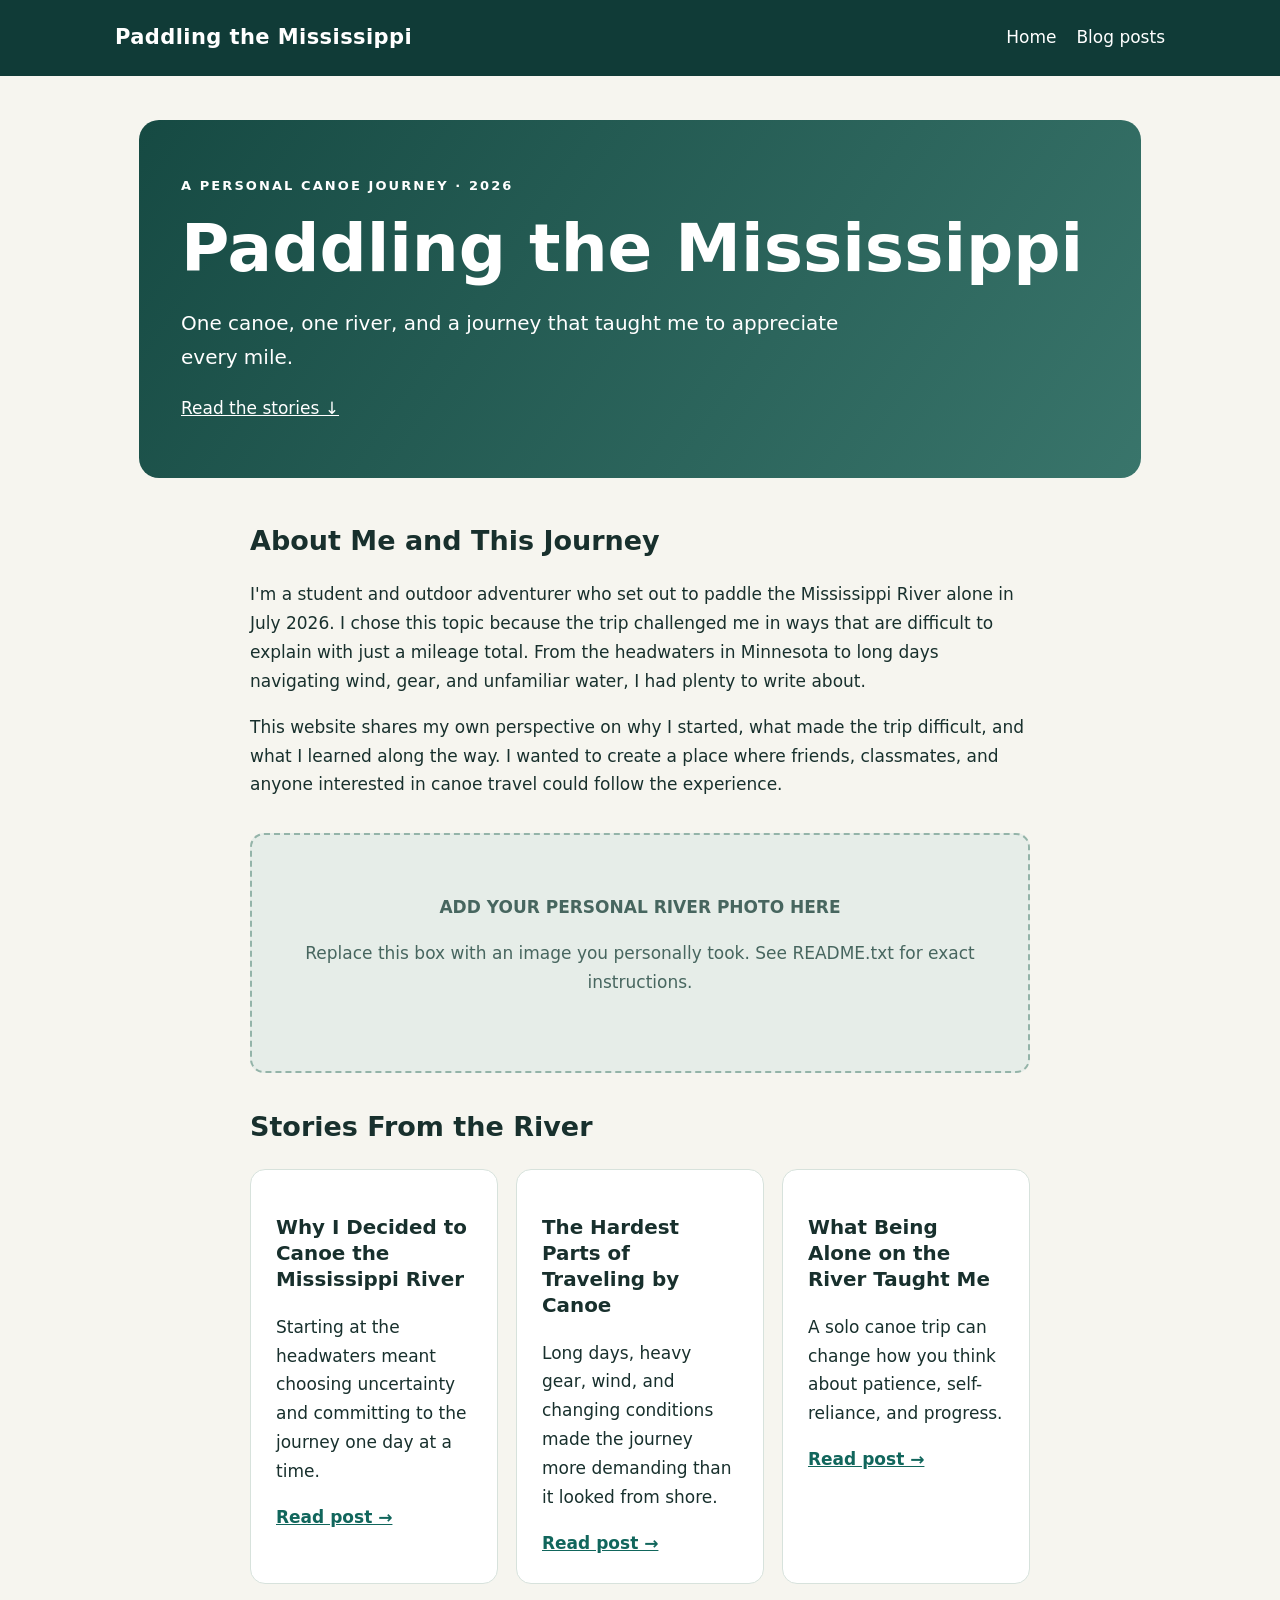
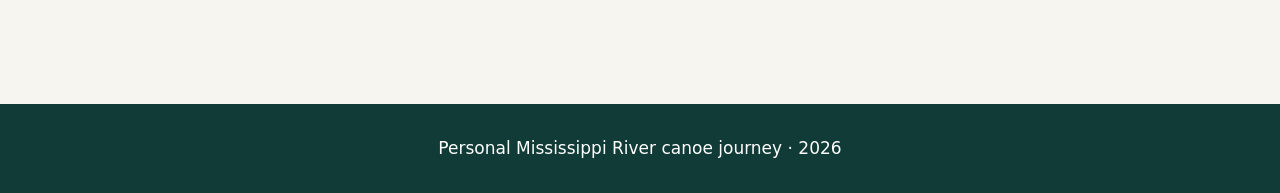
==== index.html @ 142f81d0 "Add files via upload" ====
<!doctype html><html lang="en"><head><meta charset="utf-8"><meta name="viewport" content="width=device-width,initial-scale=1"><title>Solo Canoe Journey on the Mississippi River | Paddling the Mississippi</title><meta name="description" content="A personal account of a solo 2026 Mississippi River canoe journey, including the challenges, lessons, and stories from the water."><meta name="keywords" content="Mississippi River, solo canoe trip, river adventure, paddling, Minnesota, travel blog"><meta name="robots" content="index,follow"><link rel="stylesheet" href="style.css"><!-- GA4: Confirm this Measurement ID matches your Google Analytics web data stream. --><script async src="https://www.googletagmanager.com/gtag/js?id=G-PNXVWVDRB0"></script><script>window.dataLayer=window.dataLayer||[];function gtag(){dataLayer.push(arguments)}gtag('js',new Date());gtag('config','G-PNXVWVDRB0');</script></head><body><header><a href="index.html"><strong>Paddling the Mississippi</strong></a><nav><a href="index.html">Home</a><a href="index.html#posts">Blog posts</a></nav></header><main><section class="hero"><div class="eyebrow">A personal canoe journey · 2026</div><h1>Paddling the Mississippi</h1><p>One canoe, one river, and a journey that taught me to appreciate every mile.</p><a href="#posts">Read the stories ↓</a></section><section class="content"><h2>About Me and This Journey</h2><p>I'm a student and outdoor adventurer who set out to paddle the Mississippi River alone in July 2026. I chose this topic because the trip challenged me in ways that are difficult to explain with just a mileage total. From the headwaters in Minnesota to long days navigating wind, gear, and unfamiliar water, I had plenty to write about.</p><p>This website shares my own perspective on why I started, what made the trip difficult, and what I learned along the way. I wanted to create a place where friends, classmates, and anyone interested in canoe travel could follow the experience.</p><div class="photo"><div><strong>ADD YOUR PERSONAL RIVER PHOTO HERE</strong><p>Replace this box with an image you personally took. See README.txt for exact instructions.</p></div></div><h2 id="posts">Stories From the River</h2><div class="cards"><article class="card"><h3>Why I Decided to Canoe the Mississippi River</h3><p>Starting at the headwaters meant choosing uncertainty and committing to the journey one day at a time.</p><a href="why-i-started.html">Read post →</a></article><article class="card"><h3>The Hardest Parts of Traveling by Canoe</h3><p>Long days, heavy gear, wind, and changing conditions made the journey more demanding than it looked from shore.</p><a href="hardest-parts.html">Read post →</a></article><article class="card"><h3>What Being Alone on the River Taught Me</h3><p>A solo canoe trip can change how you think about patience, self-reliance, and progress.</p><a href="lessons-from-the-river.html">Read post →</a></article></div></section></main><footer>Personal Mississippi River canoe journey · 2026</footer></body></html>
---- style.css ----
*{box-sizing:border-box}body{margin:0;background:#f6f5ef;color:#18302d;font:17px/1.7 system-ui,-apple-system,Segoe UI,sans-serif}a{color:#11665c}header{background:#103b37;color:#fff;padding:20px max(24px,calc((100vw - 1050px)/2));display:flex;align-items:center;justify-content:space-between;gap:24px;flex-wrap:wrap}header a{color:#fff;text-decoration:none}header strong{font-size:21px;letter-spacing:.02em}nav{display:flex;gap:20px;flex-wrap:wrap}main{max-width:1050px;margin:auto;padding:44px 24px 75px}.hero{padding:55px 42px;background:linear-gradient(125deg,#164a43,#39756b);color:#fff;border-radius:20px}.eyebrow{text-transform:uppercase;letter-spacing:.16em;font-size:13px;font-weight:700}.hero h1{font-size:clamp(34px,6vw,66px);line-height:1.12;margin:15px 0}.hero p{max-width:680px;font-size:20px}.hero a{color:#fff}.content{max-width:780px;margin:45px auto}.content h1{font-size:clamp(30px,5vw,50px);line-height:1.2}.content h2{margin-top:36px;font-size:27px;line-height:1.3}.cards{display:grid;grid-template-columns:repeat(auto-fit,minmax(230px,1fr));gap:18px;margin-top:25px}.card{padding:25px;border:1px solid #d7e2dc;background:#fff;border-radius:15px}.card h3{line-height:1.3}.card a{font-weight:700}.photo{margin:34px 0;background:#e6ede8;border:2px dashed #94b4a9;border-radius:14px;min-height:240px;display:flex;align-items:center;justify-content:center;text-align:center;padding:24px;color:#47665f}.photo img{max-width:100%;height:auto;border-radius:12px}footer{background:#103b37;color:#fff;text-align:center;padding:30px}footer a{color:#fff}.note{border-left:4px solid #3e8e80;padding:14px 18px;background:#e9f2ed}@media(max-width:650px){.hero{padding:36px 25px}header{padding:20px 24px}}
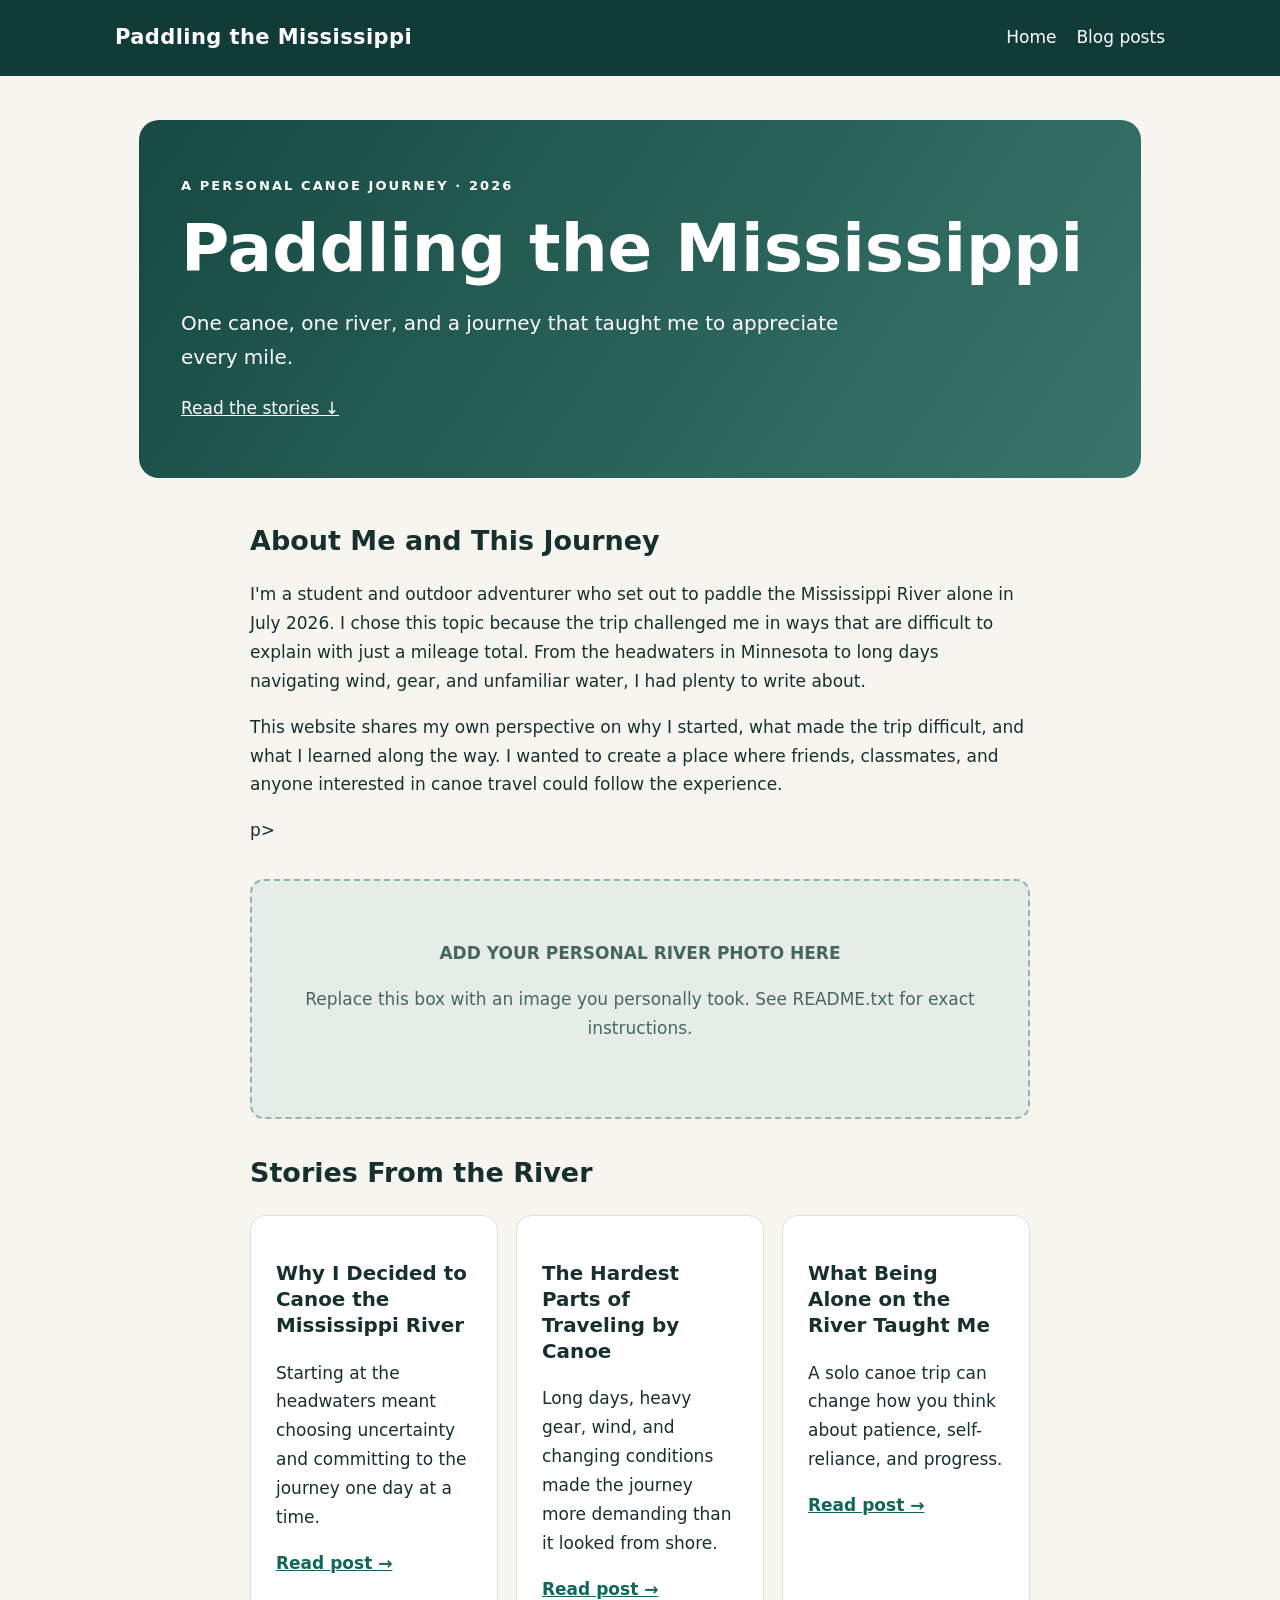
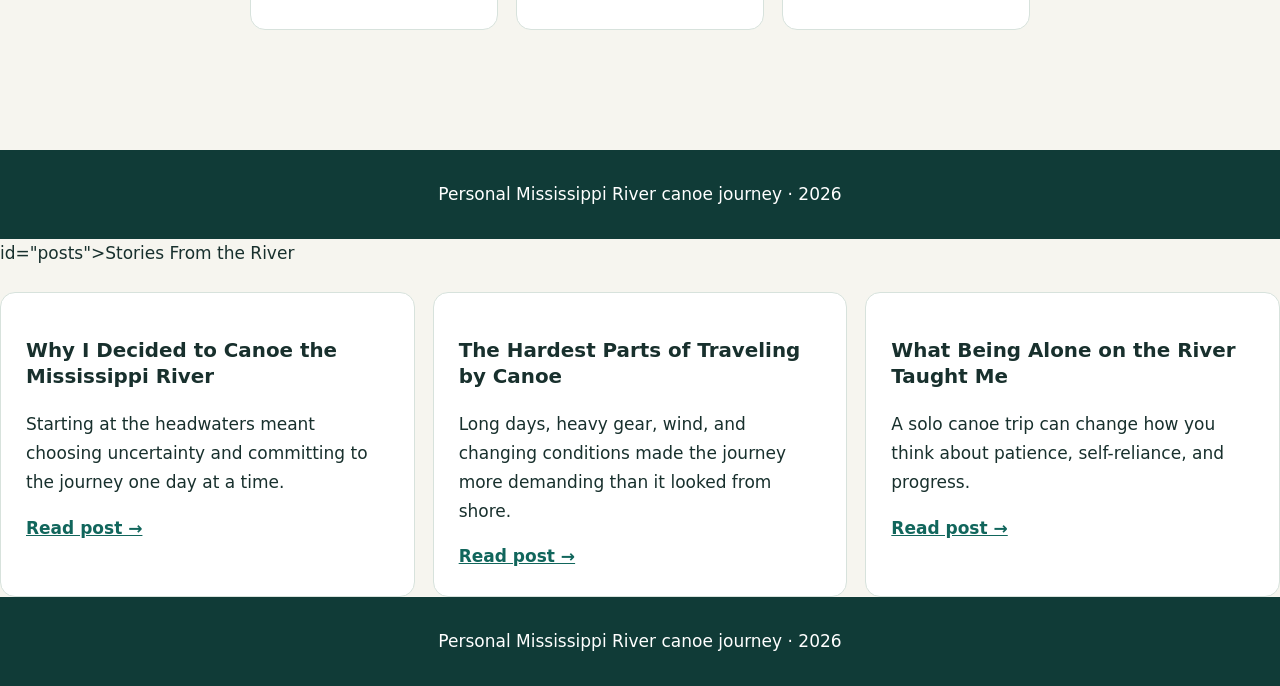
==== commit 2d9a931b: "Fix HTML structure and remove duplicate content" ====
--- a/index.html
+++ b/index.html
@@ -1 +1 @@
-<!doctype html><html lang="en"><head><meta charset="utf-8"><meta name="viewport" content="width=device-width,initial-scale=1"><title>Solo Canoe Journey on the Mississippi River | Paddling the Mississippi</title><meta name="description" content="A personal account of a solo 2026 Mississippi River canoe journey, including the challenges, lessons, and stories from the water."><meta name="keywords" content="Mississippi River, solo canoe trip, river adventure, paddling, Minnesota, travel blog"><meta name="robots" content="index,follow"><link rel="stylesheet" href="style.css"><!-- GA4: Confirm this Measurement ID matches your Google Analytics web data stream. --><script async src="https://www.googletagmanager.com/gtag/js?id=G-PNXVWVDRB0"></script><script>window.dataLayer=window.dataLayer||[];function gtag(){dataLayer.push(arguments)}gtag('js',new Date());gtag('config','G-PNXVWVDRB0');</script></head><body><header><a href="index.html"><strong>Paddling the Mississippi</strong></a><nav><a href="index.html">Home</a><a href="index.html#posts">Blog posts</a></nav></header><main><section class="hero"><div class="eyebrow">A personal canoe journey · 2026</div><h1>Paddling the Mississippi</h1><p>One canoe, one river, and a journey that taught me to appreciate every mile.</p><a href="#posts">Read the stories ↓</a></section><section class="content"><h2>About Me and This Journey</h2><p>I'm a student and outdoor adventurer who set out to paddle the Mississippi River alone in July 2026. I chose this topic because the trip challenged me in ways that are difficult to explain with just a mileage total. From the headwaters in Minnesota to long days navigating wind, gear, and unfamiliar water, I had plenty to write about.</p><p>This website shares my own perspective on why I started, what made the trip difficult, and what I learned along the way. I wanted to create a place where friends, classmates, and anyone interested in canoe travel could follow the experience.</p><div class="photo"><div><strong>ADD YOUR PERSONAL RIVER PHOTO HERE</strong><p>Replace this box with an image you personally took. See README.txt for exact instructions.</p></div></div><h2 id="posts">Stories From the River</h2><div class="cards"><article class="card"><h3>Why I Decided to Canoe the Mississippi River</h3><p>Starting at the headwaters meant choosing uncertainty and committing to the journey one day at a time.</p><a href="why-i-started.html">Read post →</a></article><article class="card"><h3>The Hardest Parts of Traveling by Canoe</h3><p>Long days, heavy gear, wind, and changing conditions made the journey more demanding than it looked from shore.</p><a href="hardest-parts.html">Read post →</a></article><article class="card"><h3>What Being Alone on the River Taught Me</h3><p>A solo canoe trip can change how you think about patience, self-reliance, and progress.</p><a href="lessons-from-the-river.html">Read post →</a></article></div></section></main><footer>Personal Mississippi River canoe journey · 2026</footer></body></html>+<!doctype html><html lang="en"><head><meta charset="utf-8"><meta name="viewport" content="width=device-width,initial-scale=1"><title>Solo Canoe Journey on the Mississippi River | Paddling the Mississippi</title><meta name="description" content="A personal account of a solo 2026 Mississippi River canoe journey, including the challenges, lessons, and stories from the water."><meta name="keywords" content="Mississippi River, solo canoe trip, river adventure, paddling, Minnesota, travel blog"><meta name="robots" content="index,follow"><link rel="stylesheet" href="style.css"><!-- GA4: Confirm this Measurement ID matches your Google Analytics web data stream. --><script async src="https://www.googletagmanager.com/gtag/js?id=G-PNXVWVDRB0"></script><script>window.dataLayer=window.dataLayer||[];function gtag(){dataLayer.push(arguments)}gtag('js',new Date());gtag('config','G-PNXVWVDRB0');</script></head><body><header><a href="index.html"><strong>Paddling the Mississippi</strong></a><nav><a href="index.html">Home</a><a href="index.html#posts">Blog posts</a></nav></header><main><section class="hero"><div class="eyebrow">A personal canoe journey · 2026</div><h1>Paddling the Mississippi</h1><p>One canoe, one river, and a journey that taught me to appreciate every mile.</p><a href="#posts">Read the stories ↓</a></section><section class="content"><h2>About Me and This Journey</h2><p>I'm a student and outdoor adventurer who set out to paddle the Mississippi River alone in July 2026. I chose this topic because the trip challenged me in ways that are difficult to explain with just a mileage total. From the headwaters in Minnesota to long days navigating wind, gear, and unfamiliar water, I had plenty to write about.</p><p>This website shares my own perspective on why I started, what made the trip difficult, and what I learned along the way. I wanted to create a place where friends, classmates, and anyone interested in canoe travel could follow the experience.</p>p><div class="photo"><div><strong>ADD YOUR PERSONAL RIVER PHOTO HERE</strong><p>Replace this box with an image you personally took. See README.txt for exact instructions.</p></div></div><h2 id="posts">Stories From the River</h2><div class="cards"><article class="card"><h3>Why I Decided to Canoe the Mississippi River</h3><p>Starting at the headwaters meant choosing uncertainty and committing to the journey one day at a time.</p><a href="why-i-started.html">Read post →</a></article><article class="card"><h3>The Hardest Parts of Traveling by Canoe</h3><p>Long days, heavy gear, wind, and changing conditions made the journey more demanding than it looked from shore.</p><a href="hardest-parts.html">Read post →</a></article><article class="card"><h3>What Being Alone on the River Taught Me</h3><p>A solo canoe trip can change how you think about patience, self-reliance, and progress.</p><a href="lessons-from-the-river.html">Read post →</a></article></div></section></main><footer>Personal Mississippi River canoe journey · 2026</footer></body></html> id="posts">Stories From the River</h2><div class="cards"><article class="card"><h3>Why I Decided to Canoe the Mississippi River</h3><p>Starting at the headwaters meant choosing uncertainty and committing to the journey one day at a time.</p><a href="why-i-started.html">Read post →</a></article><article class="card"><h3>The Hardest Parts of Traveling by Canoe</h3><p>Long days, heavy gear, wind, and changing conditions made the journey more demanding than it looked from shore.</p><a href="hardest-parts.html">Read post →</a></article><article class="card"><h3>What Being Alone on the River Taught Me</h3><p>A solo canoe trip can change how you think about patience, self-reliance, and progress.</p><a href="lessons-from-the-river.html">Read post →</a></article></div></section></main><footer>Personal Mississippi River canoe journey · 2026</footer></body></html>
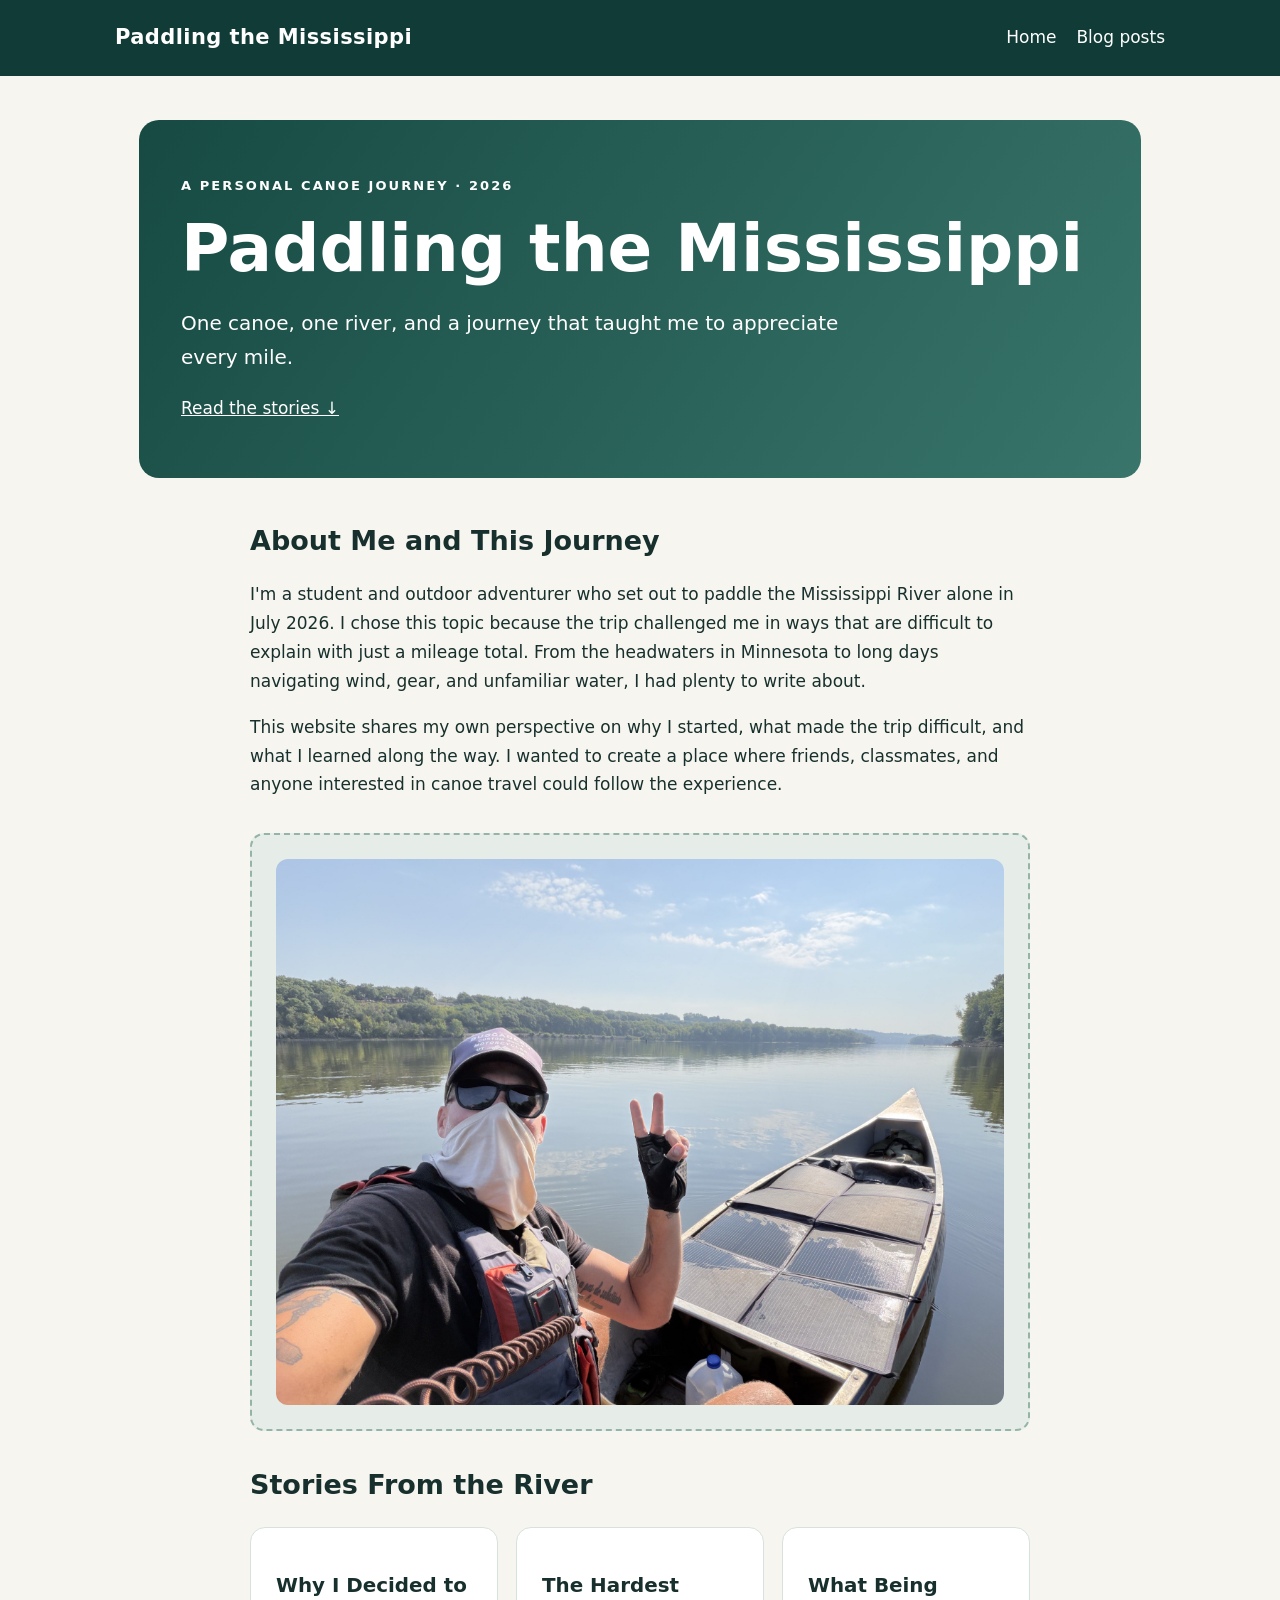
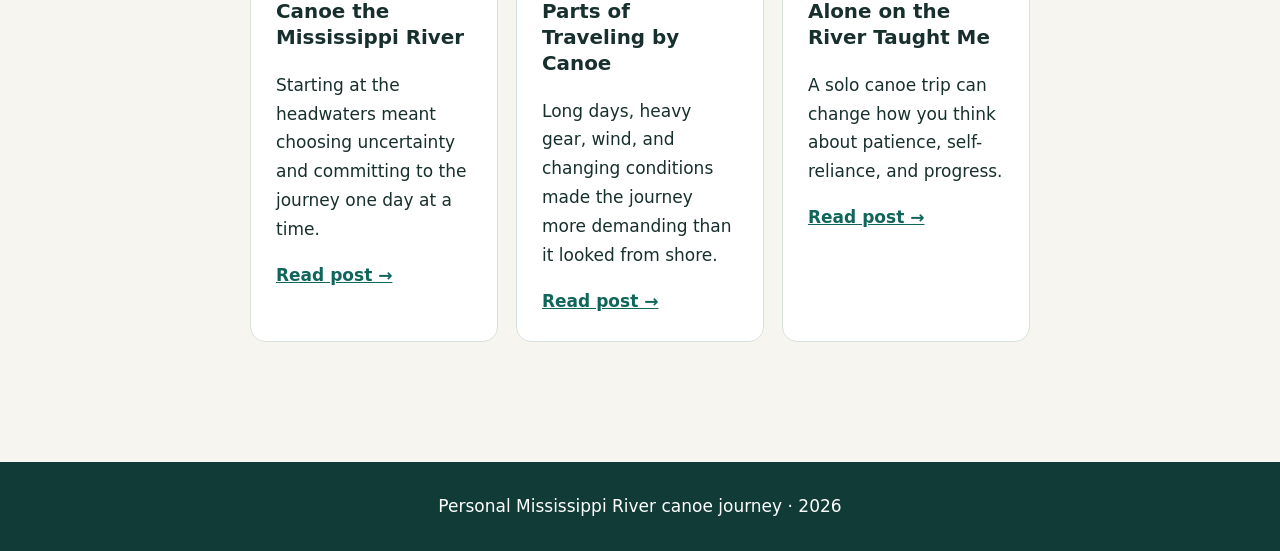
==== commit e9ab9433: "Revise index.html for canoe journey website Updated the HTML structure and content for the Mississip" ====
--- a/index.html
+++ b/index.html
@@ -1 +1,73 @@
-<!doctype html><html lang="en"><head><meta charset="utf-8"><meta name="viewport" content="width=device-width,initial-scale=1"><title>Solo Canoe Journey on the Mississippi River | Paddling the Mississippi</title><meta name="description" content="A personal account of a solo 2026 Mississippi River canoe journey, including the challenges, lessons, and stories from the water."><meta name="keywords" content="Mississippi River, solo canoe trip, river adventure, paddling, Minnesota, travel blog"><meta name="robots" content="index,follow"><link rel="stylesheet" href="style.css"><!-- GA4: Confirm this Measurement ID matches your Google Analytics web data stream. --><script async src="https://www.googletagmanager.com/gtag/js?id=G-PNXVWVDRB0"></script><script>window.dataLayer=window.dataLayer||[];function gtag(){dataLayer.push(arguments)}gtag('js',new Date());gtag('config','G-PNXVWVDRB0');</script></head><body><header><a href="index.html"><strong>Paddling the Mississippi</strong></a><nav><a href="index.html">Home</a><a href="index.html#posts">Blog posts</a></nav></header><main><section class="hero"><div class="eyebrow">A personal canoe journey · 2026</div><h1>Paddling the Mississippi</h1><p>One canoe, one river, and a journey that taught me to appreciate every mile.</p><a href="#posts">Read the stories ↓</a></section><section class="content"><h2>About Me and This Journey</h2><p>I'm a student and outdoor adventurer who set out to paddle the Mississippi River alone in July 2026. I chose this topic because the trip challenged me in ways that are difficult to explain with just a mileage total. From the headwaters in Minnesota to long days navigating wind, gear, and unfamiliar water, I had plenty to write about.</p><p>This website shares my own perspective on why I started, what made the trip difficult, and what I learned along the way. I wanted to create a place where friends, classmates, and anyone interested in canoe travel could follow the experience.</p>p><div class="photo"><div><strong>ADD YOUR PERSONAL RIVER PHOTO HERE</strong><p>Replace this box with an image you personally took. See README.txt for exact instructions.</p></div></div><h2 id="posts">Stories From the River</h2><div class="cards"><article class="card"><h3>Why I Decided to Canoe the Mississippi River</h3><p>Starting at the headwaters meant choosing uncertainty and committing to the journey one day at a time.</p><a href="why-i-started.html">Read post →</a></article><article class="card"><h3>The Hardest Parts of Traveling by Canoe</h3><p>Long days, heavy gear, wind, and changing conditions made the journey more demanding than it looked from shore.</p><a href="hardest-parts.html">Read post →</a></article><article class="card"><h3>What Being Alone on the River Taught Me</h3><p>A solo canoe trip can change how you think about patience, self-reliance, and progress.</p><a href="lessons-from-the-river.html">Read post →</a></article></div></section></main><footer>Personal Mississippi River canoe journey · 2026</footer></body></html> id="posts">Stories From the River</h2><div class="cards"><article class="card"><h3>Why I Decided to Canoe the Mississippi River</h3><p>Starting at the headwaters meant choosing uncertainty and committing to the journey one day at a time.</p><a href="why-i-started.html">Read post →</a></article><article class="card"><h3>The Hardest Parts of Traveling by Canoe</h3><p>Long days, heavy gear, wind, and changing conditions made the journey more demanding than it looked from shore.</p><a href="hardest-parts.html">Read post →</a></article><article class="card"><h3>What Being Alone on the River Taught Me</h3><p>A solo canoe trip can change how you think about patience, self-reliance, and progress.</p><a href="lessons-from-the-river.html">Read post →</a></article></div></section></main><footer>Personal Mississippi River canoe journey · 2026</footer></body></html>
+
+<!DOCTYPE html>
+<html lang="en">
+<head>
+  <meta charset="UTF-8">
+  <meta name="viewport" content="width=device-width, initial-scale=1">
+  <title>Solo Canoe Journey on the Mississippi River | Paddling the Mississippi</title>
+  <meta name="description" content="A personal account of a solo 2026 Mississippi River canoe journey, including challenges, lessons, and stories from the water.">
+  <meta name="keywords" content="Mississippi River, solo canoe trip, river adventure, paddling, Minnesota, travel blog">
+  <link rel="stylesheet" href="style.css">
+
+  <script async src="https://www.googletagmanager.com/gtag/js?id=G-PNXVWVDRB0"></script>
+  <script>
+    window.dataLayer = window.dataLayer || [];
+    function gtag(){dataLayer.push(arguments);}
+    gtag('js', new Date());
+    gtag('config', 'G-PNXVWVDRB0');
+  </script>
+</head>
+<body>
+  <header>
+    <a href="index.html"><strong>Paddling the Mississippi</strong></a>
+    <nav>
+      <a href="index.html">Home</a>
+      <a href="index.html#posts">Blog posts</a>
+    </nav>
+  </header>
+
+  <main>
+    <section class="hero">
+      <div class="eyebrow">A personal canoe journey · 2026</div>
+      <h1>Paddling the Mississippi</h1>
+      <p>One canoe, one river, and a journey that taught me to appreciate every mile.</p>
+      <a href="#posts">Read the stories ↓</a>
+    </section>
+
+    <section class="content">
+      <h2>About Me and This Journey</h2>
+      <p>I'm a student and outdoor adventurer who set out to paddle the Mississippi River alone in July 2026. I chose this topic because the trip challenged me in ways that are difficult to explain with just a mileage total. From the headwaters in Minnesota to long days navigating wind, gear, and unfamiliar water, I had plenty to write about.</p>
+
+      <p>This website shares my own perspective on why I started, what made the trip difficult, and what I learned along the way. I wanted to create a place where friends, classmates, and anyone interested in canoe travel could follow the experience.</p>
+
+      <div class="photo">
+        <img src="mississippi-canoe-selfie.jpg" alt="My personal photograph from my solo Mississippi River canoe journey" style="width:100%;height:auto;border-radius:12px;display:block;">
+      </div>
+
+      <h2 id="posts">Stories From the River</h2>
+
+      <div class="cards">
+        <article class="card">
+          <h3>Why I Decided to Canoe the Mississippi River</h3>
+          <p>Starting at the headwaters meant choosing uncertainty and committing to the journey one day at a time.</p>
+          <a href="why-i-started.html">Read post →</a>
+        </article>
+
+        <article class="card">
+          <h3>The Hardest Parts of Traveling by Canoe</h3>
+          <p>Long days, heavy gear, wind, and changing conditions made the journey more demanding than it looked from shore.</p>
+          <a href="hardest-parts.html">Read post →</a>
+        </article>
+
+        <article class="card">
+          <h3>What Being Alone on the River Taught Me</h3>
+          <p>A solo canoe trip can change how you think about patience, self-reliance, and progress.</p>
+          <a href="lessons-from-the-river.html">Read post →</a>
+        </article>
+      </div>
+    </section>
+  </main>
+
+  <footer>Personal Mississippi River canoe journey · 2026</footer>
+</body>
+</html>
